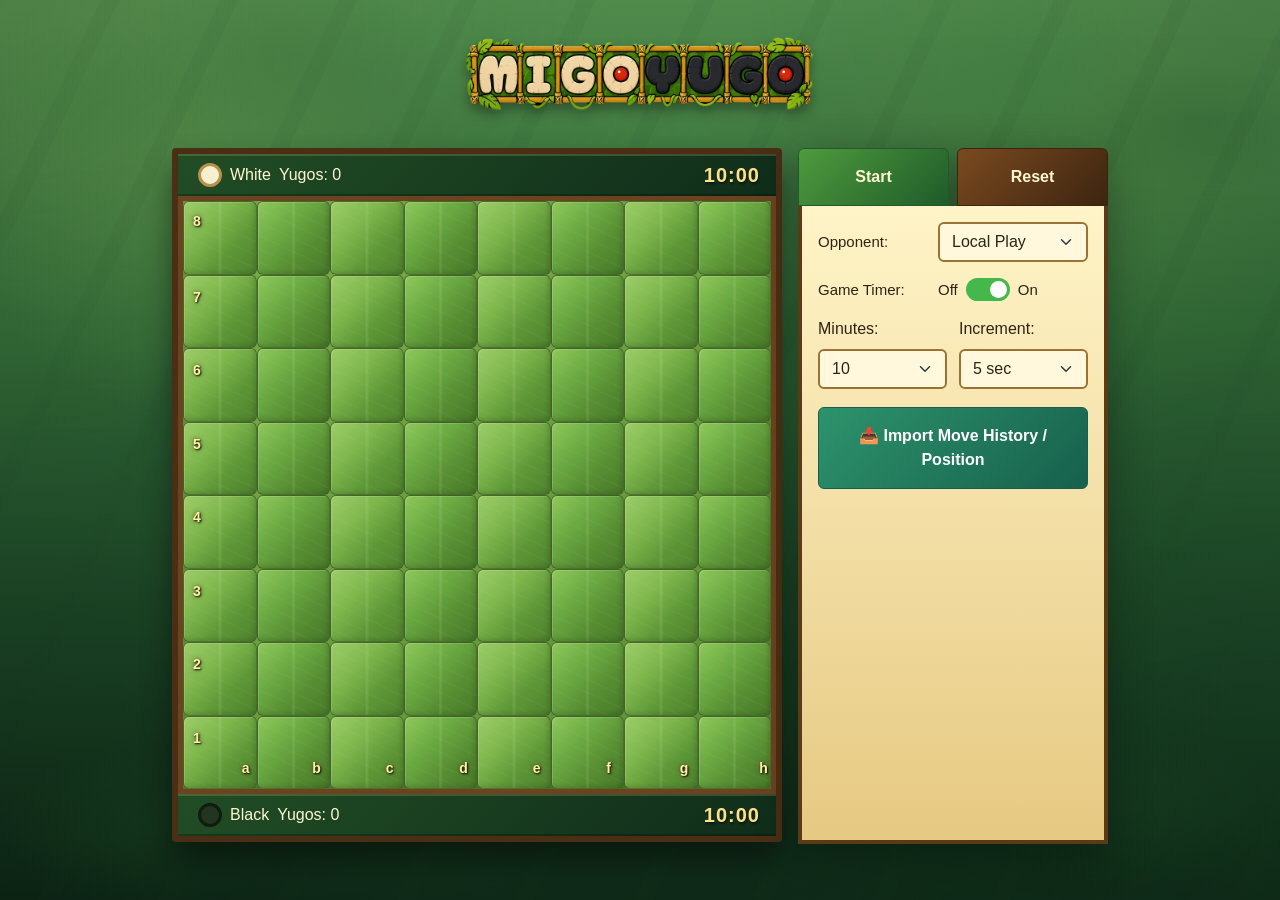
==== index.html @ 2fae3045 "fixed merging issues" ====
<!doctype html>
<html lang="id">
  <head>
    <meta charset="UTF-8" />
    <meta name="viewport" content="width=device-width, initial-scale=1.0" />
    <title>Migoyugo - Strategic Board Game</title>
    <link
      href="https://cdn.jsdelivr.net/npm/bootstrap@5.3.3/dist/css/bootstrap.min.css"
      rel="stylesheet" />
    <link rel="stylesheet" href="css/style.css" />
  </head>
  <body>
    <div class="halaman d-flex vw-100 vh-100">
      <!-- KONTEN UTAMA -->
      <main class="konten flex-grow-1 vh-100 p-3 overflow-hidden">
        <!-- LOGO BESAR -->
        <div class="logo-besar d-flex justify-content-center mb-3">
          <img src="assets/image.png" alt="Migoyugo" />
        </div>

        <div
          class="area-game d-flex justify-content-center align-items-start gap-3">
          <!-- PAPAN GAME -->
          <section class="kotak-game flex-shrink-0 rounded-1 overflow-hidden">
            <div
              class="bar-pemain d-flex align-items-center justify-content-between px-3 text-white">
              <div
                id="info-putih"
                class="d-flex align-items-center gap-2 rounded px-1">
                <div class="bidak putih rounded-circle"></div>
                <span>White</span>
                <span>Yugos: 0</span>
              </div>

              <!-- atur nya disini kalau mau hitung mundur -->
              <div class="waktu-putih fw-bold">10:00</div>
            </div>

            <div class="papan position-relative" id="papanGame">
              <!-- kotak-kotak papan 8x8 -->

              <!-- ANGKA OVERLAY -->
              <span class="angka angka-8">8</span>
              <span class="angka angka-7">7</span>
              <span class="angka angka-6">6</span>
              <span class="angka angka-5">5</span>
              <span class="angka angka-4">4</span>
              <span class="angka angka-3">3</span>
              <span class="angka angka-2">2</span>
              <span class="angka angka-1">1</span>

              <!-- HURUF OVERLAY -->
              <span class="huruf huruf-a">a</span>
              <span class="huruf huruf-b">b</span>
              <span class="huruf huruf-c">c</span>
              <span class="huruf huruf-d">d</span>
              <span class="huruf huruf-e">e</span>
              <span class="huruf huruf-f">f</span>
              <span class="huruf huruf-g">g</span>
              <span class="huruf huruf-h">h</span>
            </div>

            <div
              class="bar-pemain d-flex align-items-center justify-content-between px-3 text-white">
              <div
                id="info-hitam"
                class="d-flex align-items-center gap-2 rounded px-1">
                <div class="bidak hitam rounded-circle"></div>
                <span>Black</span>
                <span>Yugos: 0</span>
              </div>

              <!-- aturnya disini kalau mau hitung mundur -->
              <div class="waktu-hitam fw-bold">10:00</div>
            </div>
          </section>

          <!-- PANEL KANAN -->
          <aside class="panel flex-shrink-0">
            <div class="tombol-atas d-flex gap-2">
              <!-- nanti buat fungsi start game -->
              <button
                id="btnStart"
                class="btn btn-success w-50 py-3 fw-bold fs-6 rounded-top rounded-bottom-0"
                onclick="startGame()">
                Start
              </button>

              <!-- nanti buat fungsi reset game -->
              <button
                class="btn btn-dark w-50 py-3 fw-bold fs-6 rounded-top rounded-bottom-0"
                onclick="resetPapan()">
                Reset
              </button>
            </div>

            <div class="isi-panel bg-white border border-top-0 p-3">
              <div class="d-block" id="config-panel">
                <div class="form-baris mb-3">
                  <label for="pilihanMusuh">Opponent:</label>

                  <select id="pilihanMusuh" class="form-select" onchange="toggleAISettings()">
                    <option>Local Play</option>
                    <option>Artificial Intelligence</option>
                  </select>
                </div>

                <!-- AI SETTINGS: Alpha-Beta Pruning & Depth (hanya tampil jika AI dipilih) -->
                <div id="aiSettingsPanel" class="ai-settings-panel" style="display: none;">
                  <div class="ai-settings-header">
                    <span>⚙️ AI Settings</span>
                  </div>

                  <div class="ai-setting-row">
                    <label>Alpha-Beta Pruning:</label>
                    <div class="timer-control d-flex align-items-center gap-2">
                      <span class="ai-label-off">Off</span>

                      <input type="checkbox" id="toggleAlphaBeta" checked />

                      <label for="toggleAlphaBeta" class="toggle toggle-ab">
                        <span></span>
                      </label>

                      <span class="ai-label-on">On</span>
                    </div>
                  </div>

                  <div class="ai-setting-row">
                    <label for="inputDepth">Search Depth:</label>
                    <div class="depth-control d-flex align-items-center gap-2">
                      <input
                        type="range"
                        id="inputDepth"
                        class="form-range depth-slider"
                        min="1"
                        max="5"
                        value="2"
                        oninput="updateDepthLabel(this.value)"
                      />
                      <span id="depthLabel" class="depth-label">2</span>
                    </div>
                  </div>
                </div>

                <div class="form-baris mb-3">
                  <label>Game Timer:</label>

                  <div class="timer-control d-flex align-items-center gap-2">
                    <span>Off</span>

                    <input type="checkbox" id="cekTimer" checked />

                    <label for="cekTimer" class="toggle">
                      <span></span>
                    </label>

                    <span>On</span>
                  </div>
                </div>

                <div class="timer-setting" id="timerSetting">
                  <div>
                    <label for="menit"
                      class="form-label d-block mb-2">Minutes:</label>

                    <select id="menit" class="form-select">
                      <option value="10">10</option>
                      <option value="15">15</option>
                      <option value="20">20</option>
                    </select>
                  </div>

                  <div>
                    <label for="increment"
                      class="form-label d-block mb-2">Increment:</label>

                    <select id="increment" class="form-select">
                      <option value="5">5 sec</option>
                      <option value="2">2 sec</option>
                      <option value="1">1 sec</option>
                      <option value="0">0 sec</option>
                    </select>
                  </div>
                </div>

                <div class="d-block" id="config-panel">
                  <div class>
                    <button
                      type="button"
                      class="btn btn-info text-white py-3 fw-bold rounded d-flex align-items-center justify-content-center"
                      style="background-color: #0fa7bb; border-color: #0fa7bb"
                      data-bs-toggle="modal"
                      data-bs-target="#importModal">
                      📥 Import Move History / Position
                    </button>
                  </div>
                </div>
              </div>
              <div class="d-none" id="history-panel">
                <div class="header-history d-flex justify-content-between">
                  <span class="fw-bold mb-2">Move History</span>
                </div>
                <div id="history-list" class="history-list mb-2">
                  <textarea
                    class="w-100 border border-secondary-subtle rounded p-2"
                    id="moveHistory"
                    readonly
                    rows="15"
                    style="
                      resize: none;
                      outline: none;
                      background-color: #fcfcfc;
                    "></textarea>
                </div>
                <div class="d-flex justify-content-center gap-4">
                  <button type="button" class="btn btn-primary" id="btnCopy">
                    Copy
                  </button>

                  <button type="button" class="btn btn-primary" id="btnUndo">
                    Undo
                  </button>
                </div>
              </div>
            </div>
          </aside>
        </div>
      </main>
    </div>

    <div class="alert-container">
      <div
        class="alert-copy position-fixed shadow rounded-3 d-flex align-items-center gap-2 p-3"
        id="alertCopy">
        <div
          class="alert-icon rounded-circle d-flex align-items-center justify-content-center"></div>
        <div class="alert-text d-flex flex-column gap-1">
          <strong id="alertJudul">Judul Alert</strong>
          <span id="alertPesan">Pesan Alert</span>
        </div>
      </div>
    </div>

    <script
      src="https://cdn.jsdelivr.net/npm/bootstrap@5.3.3/dist/js/bootstrap.bundle.min.js"></script>
    <script src="js/script.js"></script>
    <script src="js/ai.js"></script>

    <div
      class="modal fade"
      id="resignModal"
      tabindex="-1"
      aria-labelledby="resignModalLabel"
      aria-hidden="true">
      <div class="modal-dialog modal-dialog-centered">
        <div class="modal-content text-center p-3 border-0">
          <div class="modal-body">
            <h2 class="fw-bold mb-4" id="resignModalLabel">
              ⚠️ Confirm Resignation
            </h2>

            <p class="fs-5 mb-4">Are you sure you want to resign this game?</p>
            <p class="fs-5 mb-4">Your opponent will be declared the winner.</p>

            <div class="d-flex justify-content-center gap-4">
              <button
                type="button"
                class="btn btn-danger fs-5 fw-bold"
                id="btnConfirmResign">
                🏳️ Yes, Resign
              </button>

              <button
                type="button"
                class="btn btn-success fs-5 fw-bold"
                data-bs-dismiss="modal">
                ⚔️ Continue Playing
              </button>
            </div>
          </div>
        </div>
      </div>
    </div>

    <div
      class="modal fade"
      id="gameOverModal"
      tabindex="-1"
      aria-labelledby="gameOverModalLabel"
      aria-hidden="true">
      <div class="modal-dialog modal-dialog-centered">
        <div class="modal-content text-center p-3 border-0">
          <div class="modal-body">
            <h2 class="fw-bold" id="gameOverModalLabel">Game Over</h2>

            <p class="fs-5 mb-4">White/Black wins with an Igo!</p>

            <div class="d-flex justify-content-center gap-4">
              <button
                type="button"
                class="btn btn-success fs-5 fw-bold"
                id="btnReviewGame">
                📋 Review Game
              </button>

              <button
                type="button"
                class="btn btn-dark fs-5 fw-bold"
                data-bs-dismiss="modal">
                Close
              </button>
            </div>
          </div>
        </div>
      </div>
    </div>

    <div
      class="modal fade"
      id="importModal"
      tabindex="-1"
      aria-labelledby="importLabel"
      aria-hidden="true">
      <div class="modal-dialog modal-dialog-centered modal-lg">
        <div class="modal-content text-center p-3 border-0">
          <div class="modal-body">
            <h2 class="fw-bold" id="importLabel">
              Import Move History or Position
            </h2>

            <p class="fs-5 mb-4 text-secondary">
              Paste either move history or a position string below. The system
              will automatically detect the format.
            </p>

            <div
              class="bg-light p-3 rounded-3 text-start mb-4 mx-3"
              style="font-size: 14px; font-family: monospace; color: #333">
              <div class="text-center fw-bold mb-2">Move History Format:</div>
              <div class="ps-5 mb-3 text-center">
                1. a1 &nbsp;&nbsp;&nbsp;&nbsp; b2<br />
                2. c3 &nbsp;&nbsp;&nbsp;&nbsp; d4*<br />
                3. e5** &nbsp;&nbsp; b6
              </div>
              <div class="text-center fw-bold mb-1">
                Position String Format (from Test Lab):
              </div>
              <div class="text-center text-muted">
                WM:a1,b2;WY:c3;BM:d4;BY:e5;START:white
              </div>
            </div>

            <div class="px-3 mb-4">
              <textarea
                id="teksInputImport"
                class="form-control p-3 border rounded-3"
                rows="8"
                placeholder="Paste move history or position string here...&#10;&#10;Move history example:&#10;1. a1      b2&#10;2. c3      d4*&#10;3. e5** b6&#10;&#10;Position string example:&#10;WM:a1,b2;WY:c3;BM:d4;BY:e5;START:white"
                style="
                  resize: none;
                  font-family: monospace;
                  font-size: 14px;
                  background-color: #ffffff;
                "></textarea>
            </div>

            <div class="d-flex justify-content-end gap-4">
              <button
                type="button"
                class="btn btn-dark fs-5 fw-bold"
                data-bs-dismiss="modal">
                Cancel
              </button>

              <button
                type="button"
                class="btn btn-success fs-5 fw-bold"
                data-bs-dismiss="modal"
                id="btnImport">
                Import
              </button>
            </div>
          </div>
        </div>
      </div>
    </div>
  </body>
</html>
---- css/style.css ----
/* TEMA UPDATE : JUGLE */

* {
  margin: 0;
  padding: 0;
}

html,
body {
  width: 100%;
  height: 100%;
  overflow: hidden;
}

body {
  background:
    radial-gradient(
      circle at 15% 20%,
      rgba(122, 186, 88, 0.28) 0%,
      transparent 18%
    ),
    radial-gradient(
      circle at 85% 18%,
      rgba(94, 160, 70, 0.24) 0%,
      transparent 20%
    ),
    radial-gradient(
      circle at 30% 75%,
      rgba(52, 112, 48, 0.22) 0%,
      transparent 22%
    ),
    radial-gradient(
      circle at 75% 70%,
      rgba(30, 86, 38, 0.22) 0%,
      transparent 24%
    ),
    linear-gradient(180deg, #4f8f4b 0%, #2f6a35 35%, #1e4d29 65%, #12321d 100%);
  background-attachment: fixed;
  background-size: cover;
  font-family: Arial, Helvetica, sans-serif;
  position: relative;
  overflow: hidden;
}

body::before {
  content: "";
  position: fixed;
  inset: 0;
  pointer-events: none;
  background:
    radial-gradient(ellipse at top left, rgba(0, 0, 0, 0.18), transparent 40%),
    radial-gradient(ellipse at top right, rgba(0, 0, 0, 0.16), transparent 42%),
    radial-gradient(
      ellipse at bottom left,
      rgba(0, 0, 0, 0.22),
      transparent 45%
    ),
    radial-gradient(
      ellipse at bottom right,
      rgba(0, 0, 0, 0.2),
      transparent 45%
    ),
    repeating-linear-gradient(
      115deg,
      transparent 0px,
      transparent 90px,
      rgba(24, 68, 30, 0.08) 92px,
      rgba(24, 68, 30, 0.08) 108px
    );
  z-index: -2;
}

body::after {
  content: "";
  position: fixed;
  inset: 0;
  pointer-events: none;
  background:
    radial-gradient(
      ellipse 180px 90px at 8% 10%,
      rgba(45, 110, 50, 0.28) 0%,
      transparent 70%
    ),
    radial-gradient(
      ellipse 220px 110px at 22% 6%,
      rgba(38, 94, 44, 0.24) 0%,
      transparent 72%
    ),
    radial-gradient(
      ellipse 200px 100px at 80% 8%,
      rgba(51, 120, 58, 0.25) 0%,
      transparent 72%
    ),
    radial-gradient(
      ellipse 180px 90px at 94% 14%,
      rgba(30, 84, 38, 0.26) 0%,
      transparent 70%
    ),
    radial-gradient(
      ellipse 220px 110px at 12% 92%,
      rgba(35, 88, 42, 0.22) 0%,
      transparent 72%
    ),
    radial-gradient(
      ellipse 220px 110px at 88% 90%,
      rgba(33, 82, 40, 0.22) 0%,
      transparent 72%
    );
  z-index: -1;
}

/* ========================= */
/* ===== LAYOUT UTAMA ===== */
/* ========================= */

.konten {
  background:
    linear-gradient(rgba(255, 255, 255, 0.03), rgba(0, 0, 0, 0.08)),
    radial-gradient(
      circle at top left,
      rgba(138, 191, 94, 0.12),
      transparent 32%
    ),
    radial-gradient(
      circle at bottom right,
      rgba(24, 82, 41, 0.16),
      transparent 35%
    );
}

.logo-besar img {
  width: calc(50vh - 100px);
  height: auto;
  filter: drop-shadow(0 6px 6px rgba(0, 0, 0, 0.35));
}

.area-game {
  height: calc(100vh - 94px);
}

/* ========================= */
/* ===== PAPAN GAME ===== */
/* ========================= */

.kotak-game {
  width: calc(90vh - 200px);
  border: 6px solid #4b2f14;
  border-radius: 10px;
  background: linear-gradient(145deg, #7a4e23 0%, #5b3a18 45%, #3f240f 100%);
  cursor: pointer;
  box-shadow:
    0 18px 30px rgba(0, 0, 0, 0.45),
    inset 2px 2px 0 rgba(255, 224, 160, 0.3),
    inset -4px -4px 8px rgba(0, 0, 0, 0.25);
}

.bar-pemain {
  height: 42px;
  background: linear-gradient(135deg, #214d25, #102d1a);
  border-top: 2px solid rgba(255, 224, 145, 0.18);
  border-bottom: 2px solid rgba(0, 0, 0, 0.25);
  color: #fff7d1 !important;
}

.bidak {
  width: 24px;
  height: 24px;
}

.putih,
.bidak.putih {
  background: #f7efd2;
  border: 3px solid #b9914c;
}

.hitam,
.bidak.hitam {
  background: #23351f;
  border: 3px solid #0f1c10;
}

.waktu,
.waktu-putih,
.waktu-hitam {
  font-size: 20px;
  letter-spacing: 1px;
  color: #ffe08a;
  text-shadow: 1px 2px 2px rgba(0, 0, 0, 0.45);
}

/* ========================= */
/* ===== GRID PAPAN ===== */
/* ========================= */

.papan {
  width: 100%;
  aspect-ratio: 1 / 1;
  display: grid;
  grid-template-columns: repeat(8, 1fr);
  grid-template-rows: repeat(8, 1fr);
  position: relative;
  background: linear-gradient(145deg, #7cab49, #5b8f37);
  border: 5px solid #6b431e;
  box-shadow:
    inset 0 8px 16px rgba(255, 255, 255, 0.12),
    inset 0 -12px 20px rgba(0, 0, 0, 0.22),
    inset 0 0 24px rgba(32, 68, 28, 0.35);
}

.kotak {
  position: relative;
  z-index: 1;
  display: flex;
  align-items: center;
  justify-content: center;
  border: 1px solid rgba(56, 90, 33, 0.75);

  background: linear-gradient(
    135deg,
    #9dcd67 0%,
    #7fb74d 35%,
    #5f9837 65%,
    #4e812d 100%
  );

  box-shadow:
    inset 1px 1px 0 rgba(255, 255, 255, 0.16),
    inset -2px -2px 4px rgba(0, 0, 0, 0.12);

  transition: all 0.18s ease;
  overflow: hidden;
  border-radius: 6px;
}

.kotak:nth-child(even) {
  background: linear-gradient(
    135deg,
    #8fc85a 0%,
    #6cab43 35%,
    #588f33 65%,
    #477928 100%
  );
}

.kotak::after {
  content: "";
  position: absolute;
  inset: 0;
  pointer-events: none;
  opacity: 0.3;
  background:
    linear-gradient(
      90deg,
      transparent 0%,
      transparent 47%,
      rgba(235, 255, 210, 0.32) 49%,
      rgba(235, 255, 210, 0.32) 51%,
      transparent 53%,
      transparent 100%
    ),
    repeating-linear-gradient(
      25deg,
      transparent 0px,
      transparent 10px,
      rgba(230, 255, 220, 0.12) 11px,
      rgba(230, 255, 220, 0.12) 12px
    );
}

.kotak:hover {
  transform: translateY(-1px);
  background: linear-gradient(
    135deg,
    #b4df79 0%,
    #8dc457 35%,
    #6ca340 65%,
    #588b31 100%
  );

  box-shadow:
    inset 1px 1px 0 rgba(255, 255, 255, 0.2),
    inset -2px -2px 5px rgba(0, 0, 0, 0.14),
    0 4px 8px rgba(0, 0, 0, 0.12);
}

.kotak.last-move {
  background: radial-gradient(
    circle at center,
    rgba(255, 238, 130, 0.95),
    rgba(118, 171, 61, 0.95)
  ) !important;
  box-shadow:
    inset 0 0 16px rgba(255, 248, 180, 0.9),
    0 0 10px rgba(255, 220, 80, 0.45);
}

.kotak.igo-winner {
  outline: 4px solid #ffd93d !important;
  outline-offset: -4px;
  box-shadow:
    inset 0 0 18px rgba(255, 217, 61, 0.9),
    0 0 12px rgba(255, 217, 61, 0.8);
  z-index: 10;
}

.kotak.illegal-move {
  background: #d63434 !important;
  box-shadow:
    inset 0 0 18px rgba(80, 0, 0, 0.5),
    0 0 10px rgba(214, 52, 52, 0.35);
}

/* ========================= */
/* ===== BIDAK MIGO ===== */
/* ========================= */

.migo {
  width: 76%;
  height: 76%;
  border-radius: 50%;
  position: relative;
  z-index: 5;
  display: flex;
  align-items: center;
  justify-content: center;
  transition: all 0.18s ease;
  box-shadow:
    0 8px 10px rgba(0, 0, 0, 0.38),
    inset 0 2px 4px rgba(255, 255, 255, 0.18),
    inset 0 -6px 8px rgba(0, 0, 0, 0.18);
}

.migo::before {
  content: "";
  position: absolute;
  top: 18%;
  left: 20%;
  width: 34%;
  height: 22%;
  border-radius: 50%;
  background: rgba(255, 255, 255, 0.22);
  filter: blur(1px);
}

.migo::after {
  content: "";
  position: absolute;
  bottom: -6%;
  left: 18%;
  width: 64%;
  height: 18%;
  border-radius: 50%;
  background: rgba(0, 0, 0, 0.18);
  filter: blur(3px);
  z-index: -1;
}

.migo:hover {
  transform: translateY(-3px) scale(1.04);
  box-shadow:
    0 12px 14px rgba(0, 0, 0, 0.42),
    inset 0 2px 5px rgba(255, 255, 255, 0.2),
    inset 0 -6px 10px rgba(0, 0, 0, 0.2);
}

/* Bidak putih seperti batu terang */
.migo-putih {
  border: 3px solid #a98a54;
  background: radial-gradient(
    circle at 30% 28%,
    #fffdf4 0%,
    #f2e6c7 35%,
    #d5bd8f 70%,
    #b79660 100%
  );
}

/* Bidak hitam seperti batu jungle gelap */
.migo-hitam {
  border: 3px solid #141914;
  background: radial-gradient(
    circle at 30% 28%,
    #66745d 0%,
    #384434 32%,
    #1d241c 68%,
    #090c09 100%
  );
}

/* ========================= */
/* ===== SIMBOL YUGO ===== */
/* ========================= */

.yugo {
  position: absolute;
  top: 50%;
  left: 50%;
  z-index: 8;
  transform: translate(-50%, -50%);
  transition: all 0.3s ease;
}

.yugo-putih,
.yugo-hitam {
  background-color: #ff4b2f;
  box-shadow: 0 0 6px rgba(255, 75, 47, 0.8);
}

.yugo-dot {
  width: 12px;
  height: 12px;
  border-radius: 50%;
}

.yugo-oval {
  width: 20px;
  height: 10px;
  border-radius: 50%;
}

.yugo-triangle {
  width: 16px;
  height: 16px;
  clip-path: polygon(50% 0%, 0% 100%, 100% 100%);
  border-radius: 0%;
}

.yugo-square {
  width: 14px;
  height: 14px;
  border-radius: 0%;
}

/* ========================= */
/* ===== ANGKA & HURUF ===== */
/* ========================= */

.angka,
.huruf {
  position: absolute;
  z-index: 20;
  pointer-events: none;
  color: #fff1a8;
  font-size: 14px;
  font-weight: bold;
  padding-right: 0;
  text-shadow:
    1px 1px 2px rgba(0, 0, 0, 0.9),
    0 0 5px rgba(86, 55, 18, 0.9);
}

/* angka kiri */
.angka {
  left: 10px;
}

.angka-8 {
  top: 10px;
}

.angka-7 {
  top: 14.5%;
}

.angka-6 {
  top: 27%;
}

.angka-5 {
  top: 39.5%;
}

.angka-4 {
  top: 52%;
}

.angka-3 {
  top: 64.5%;
}

.angka-2 {
  top: 77%;
}

.angka-1 {
  top: 89.5%;
}

/* huruf bawah */
.huruf {
  bottom: 10px;
}

.huruf-a {
  left: 10%;
}

.huruf-b {
  left: 22%;
}

.huruf-c {
  left: 34.5%;
}

.huruf-d {
  left: 47%;
}

.huruf-e {
  left: 59.5%;
}

.huruf-f {
  left: 72%;
}

.huruf-g {
  left: 84.5%;
}

.huruf-h {
  left: 98%;
}

/* ========================= */
/* ===== PANEL KANAN ===== */
/* ========================= */

.panel {
  width: 310px;
  height: calc(90vh - 120px);
  filter: drop-shadow(0 10px 20px rgba(0, 0, 0, 0.35));
}

.isi-panel {
  height: calc(100% - 52px);
  background: linear-gradient(180deg, #fff4c8, #e6c982) !important;
  border-color: #5b3a18 !important;
  border-width: 4px !important;
  color: #2d2415;
}

.form-baris {
  display: grid;
  grid-template-columns: 120px 1fr;
  align-items: center;
  font-size: 15px;
}

/* ========================= */
/* ===== BUTTON ===== */
/* ========================= */

.tombol-atas .btn-success {
  background: linear-gradient(135deg, #4f9b3d, #1f5b2a);
  border-color: #1f5b2a;
  color: #fff7d1;
}

.tombol-atas .btn-success:hover {
  background: linear-gradient(135deg, #5cad46, #276b31);
  border-color: #276b31;
}

.tombol-atas .btn-dark {
  background: linear-gradient(135deg, #7a4a20, #3d2410);
  border-color: #3d2410;
  color: #fff7d1;
}

.tombol-atas .btn-dark:hover {
  background: linear-gradient(135deg, #8c5829, #4d2c12);
  border-color: #4d2c12;
}

.btn-primary {
  background: #2f7d32;
  border-color: #2f7d32;
}

.btn-primary:hover {
  background: #246426;
  border-color: #246426;
}

.btn-info,
.import {
  background: linear-gradient(135deg, #2d936c, #17604c) !important;
  border-color: #17604c !important;
  color: white !important;
}

.btn-info:hover,
.import:hover {
  background: linear-gradient(135deg, #36a87d, #1d7159) !important;
  border-color: #1d7159 !important;
}

.import {
  width: 100%;
  padding: 14px 8px;
  border: none;
  border-radius: 5px;
  font-weight: bold;
}

/* ========================= */
/* ===== FORM & INPUT ===== */
/* ========================= */

.form-select,
textarea,
.form-control {
  background-color: #fff8dc !important;
  border: 2px solid #9b7134 !important;
  color: #2d2415 !important;
}

.form-select:focus,
textarea:focus,
.form-control:focus {
  border-color: #3f8d37 !important;
  box-shadow: 0 0 0 0.2rem rgba(63, 141, 55, 0.25) !important;
}

textarea {
  resize: none;
}

/* ========================= */
/* ===== TIMER TOGGLE ===== */
/* ========================= */

#cekTimer {
  display: none;
}

.toggle {
  width: 44px;
  height: 23px;
  background: #44b84a;
  border-radius: 20px;
  padding: 3px;
  cursor: pointer;
  transition: 0.25s;
}

.toggle span {
  display: block;
  width: 17px;
  height: 17px;
  background: white;
  border-radius: 50%;
  transform: translateX(21px);
  transition: 0.25s;
}

#cekTimer:not(:checked) + .toggle {
  background: #c84b31;
}

#cekTimer:not(:checked) + .toggle span {
  transform: translateX(0);
}

.timer-setting {
  display: grid;
  grid-template-columns: 1fr 1fr;
  gap: 12px;
  margin-bottom: 18px;
}

/* ===== AI SETTINGS PANEL ===== */
.ai-settings-panel {
  background: #fcf6f0;
  border: 2px solid #e8e0d0;
  border-radius: 8px;
  padding: 10px 12px;
  margin-bottom: 14px;
  animation: slideDown 0.3s ease;
}

@keyframes slideDown {
  from {
    opacity: 0;
    transform: translateY(-10px);
  }
  to {
    opacity: 1;
    transform: translateY(0);
  }
}

.ai-settings-header {
  font-size: 13px;
  font-weight: 700;
  color: #26384b;
  margin-bottom: 10px;
  padding-bottom: 6px;
  border-bottom: 1px solid #d0dce8;
}

.ai-setting-row {
  display: grid;
  grid-template-columns: 120px 1fr;
  align-items: center;
  font-size: 13px;
  margin-bottom: 8px;
}

.ai-setting-row:last-child {
  margin-bottom: 0;
}

.ai-setting-row label {
  font-weight: 500;
  color: #3a4f63;
}

.ai-label-off,
.ai-label-on {
  font-size: 12px;
  font-weight: 600;
  color: #607080;
}

/* Alpha-Beta toggle — reuse .toggle pattern */
#toggleAlphaBeta {
  display: none;
}

.toggle-ab {
  width: 44px;
  height: 23px;
  background: #28e761;
  border-radius: 20px;
  padding: 3px;
  cursor: pointer;
  transition: 0.25s;
}

.toggle-ab span {
  display: block;
  width: 17px;
  height: 17px;
  background: white;
  border-radius: 50%;
  transform: translateX(21px);
  transition: 0.25s;
}

#toggleAlphaBeta:not(:checked) + .toggle-ab {
  background: #ff4b4b;
}

#toggleAlphaBeta:not(:checked) + .toggle-ab span {
  transform: translateX(0);
}

/* Depth slider */
.depth-control {
  width: 100%;
}

.depth-slider {
  flex: 1;
  accent-color: #26384b;
}

.depth-label {
  display: inline-flex;
  align-items: center;
  justify-content: center;
  min-width: 28px;
  height: 28px;
  background: #26384b;
  color: #fff;
  font-weight: 700;
  font-size: 13px;
  border-radius: 6px;
}

/* ===== IMPORT BUTTON ===== */
.import {
  width: 100%;
  padding: 14px 8px;
  background: #0fa7bb;
  color: white;
  border: none;
  border-radius: 5px;
  font-weight: bold;
}

/* ========================= */
/* ===== MODAL BOOTSTRAP ===== */
/* ========================= */

.modal-content {
  background: linear-gradient(180deg, #fff2bd, #dfbd70);
  border: 5px solid #5b3a18 !important;
  color: #2d2415;
  box-shadow: 0 14px 35px rgba(0, 0, 0, 0.45);
}

.modal-content .btn-success {
  background: linear-gradient(135deg, #4f9b3d, #1f5b2a);
  border-color: #1f5b2a;
}

.modal-content .btn-danger {
  background: linear-gradient(135deg, #d94a36, #8f231c);
  border-color: #8f231c;
}

.modal-content .btn-dark {
  background: linear-gradient(135deg, #7a4a20, #3d2410);
  border-color: #3d2410;
}

/* ========================= */
/* ===== MODAL OVERLAY CUSTOM ===== */
/* Tetap dipertahankan kalau JS lama masih pakai */
/* ========================= */

.overlay {
  display: none;
  position: fixed;
  inset: 0;
  background: rgba(0, 0, 0, 0.45);
  align-items: center;
  justify-content: center;
  z-index: 20;
}

.overlay.aktif {
  display: flex;
}

.merah {
  color: #d63434;
}

/* ========================= */
/* ===== PAPAN KECIL ===== */
/* Dipakai jika ada preview/import/review */
/* ========================= */

.papan-kecil {
  width: 290px;
  height: 290px;
  margin: 0 auto 22px;
  display: grid;
  grid-template-columns: repeat(8, 1fr);
  background: #85b957;
  border: 4px solid #5b3a18;
  border-radius: 5px;
  box-shadow: inset 0 0 14px rgba(32, 68, 28, 0.35);
}

.papan-kecil div {
  border: 1px solid rgba(75, 91, 36, 0.7);
  position: relative;
  background: linear-gradient(135deg, #a3c96b, #6fa344);
}

.piece::after {
  content: "";
  width: 25px;
  height: 25px;
  border-radius: 50%;
  position: absolute;
  top: 50%;
  left: 50%;
  transform: translate(-50%, -50%);
}

.putih-piece::after {
  background: #efe3bd;
  border: 3px solid #a77b3b;
  box-shadow: 0 3px 5px rgba(0, 0, 0, 0.35);
}

.hitam-piece::after {
  background: #1d2d1b;
  border: 3px solid #0d190e;
  box-shadow: 0 3px 5px rgba(0, 0, 0, 0.35);
}

/* ========================= */
/* ===== CUSTOM ALERT ===== */
/* ========================= */

.alert-copy {
  top: 24px;
  right: 24px;
  width: 310px;
  background: #fff4c8;
  border-left: 6px solid #3f8d37;
  z-index: 999;
  opacity: 0;
  transform: translateX(40px);
  pointer-events: none;
  transition: 0.3s ease;
}

.alert-copy.muncul {
  opacity: 1;
  transform: translateX(0);
}

.alert-icon {
  width: 38px;
  height: 38px;
  background: #dff3c8;
  color: #2f7d32;
}

.alert-text strong {
  color: #2d2415;
  font-size: 15px;
}

.alert-text span {
  color: #5f4b2b;
  font-size: 13px;
}

/* ========================= */
/* ===== RESPONSIVE KECIL ===== */
/* ========================= */

@media (max-height: 720px) {
  .logo-besar img {
    width: calc(45vh - 100px);
  }

  .kotak-game {
    width: calc(88vh - 190px);
  }

  .panel {
    height: calc(90vh - 115px);
  }
}
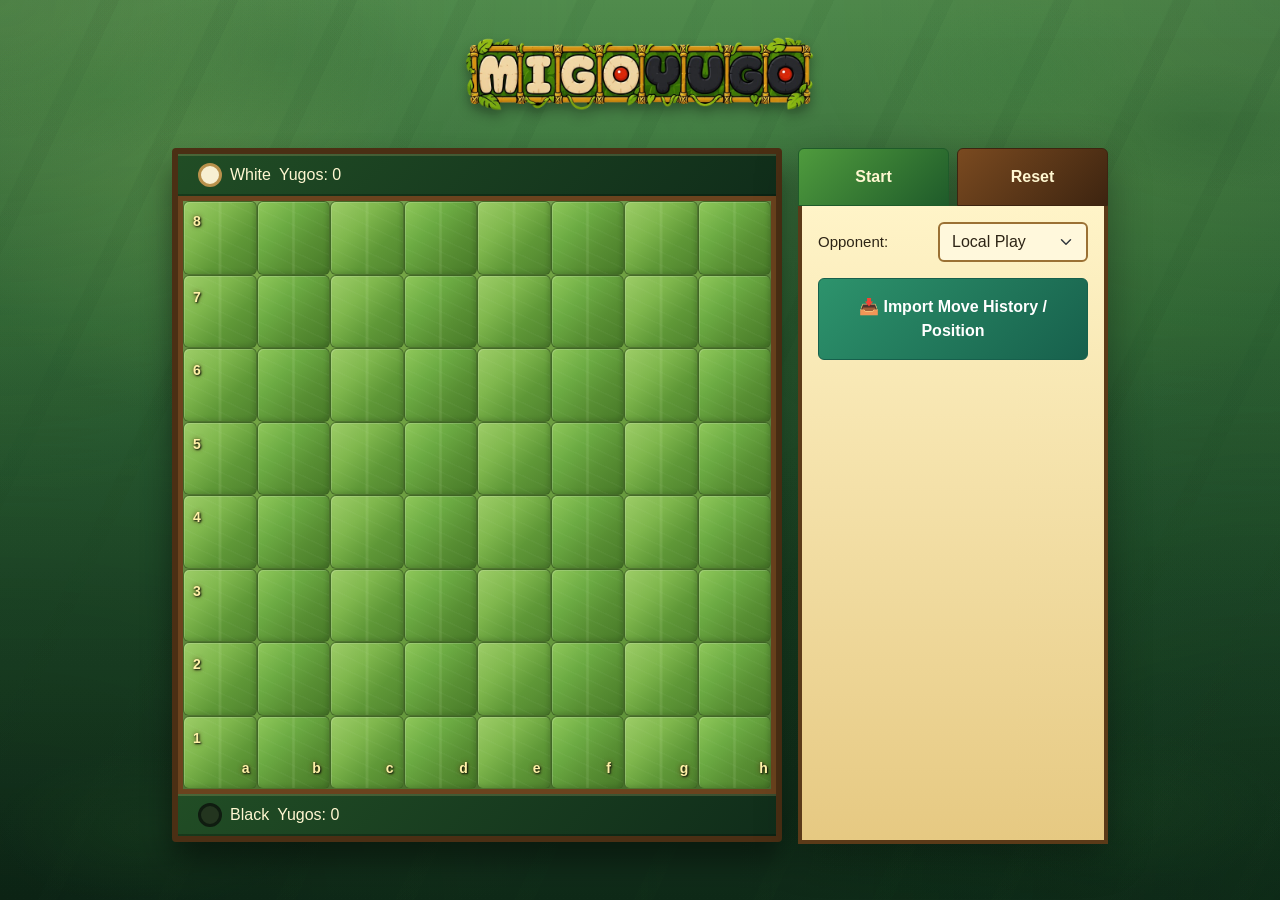
==== commit ef5823b9: "Update depth dan timer" ====
--- a/index.html
+++ b/index.html
@@ -99,14 +99,31 @@
                 <div class="form-baris mb-3">
                   <label for="pilihanMusuh">Opponent:</label>
 
-                  <select id="pilihanMusuh" class="form-select" onchange="toggleAISettings()">
+                  <select
+                    id="pilihanMusuh"
+                    class="form-select"
+                    onchange="toggleAISettings()">
                     <option>Local Play</option>
                     <option>Artificial Intelligence</option>
                   </select>
                 </div>
 
+                <div
+                  class="form-baris mb-3"
+                  id="panelFirstMove"
+                  style="display: none">
+                  <label for="pilihanGiliran">First Move:</label>
+                  <select id="pilihanGiliran" class="form-select">
+                    <option value="user">User First (White)</option>
+                    <option value="ai">AI First (White)</option>
+                  </select>
+                </div>
+
                 <!-- AI SETTINGS: Alpha-Beta Pruning & Depth (hanya tampil jika AI dipilih) -->
-                <div id="aiSettingsPanel" class="ai-settings-panel" style="display: none;">
+                <div
+                  id="aiSettingsPanel"
+                  class="ai-settings-panel"
+                  style="display: none">
                   <div class="ai-settings-header">
                     <span>⚙️ AI Settings</span>
                   </div>
@@ -126,8 +143,8 @@
                     </div>
                   </div>
 
-                  <div class="ai-setting-row">
-                    <label for="inputDepth">Search Depth:</label>
+                  <div class="ai-setting-row" style="display: none;"> <label
+                      for="inputDepth">Search Depth:</label>
                     <div class="depth-control d-flex align-items-center gap-2">
                       <input
                         type="range"
@@ -135,21 +152,18 @@
                         class="form-range depth-slider"
                         min="1"
                         max="5"
-                        value="2"
-                        oninput="updateDepthLabel(this.value)"
-                      />
-                      <span id="depthLabel" class="depth-label">2</span>
-                    </div>
-                  </div>
-                </div>
-
-                <div class="form-baris mb-3">
+                        value="4" oninput="updateDepthLabel(this.value)" />
+                      <span id="depthLabel" class="depth-label">4</span> </div>
+                  </div>
+                </div>
+
+                <div class="form-baris mb-3" style="display: none;">
                   <label>Game Timer:</label>
 
                   <div class="timer-control d-flex align-items-center gap-2">
                     <span>Off</span>
 
-                    <input type="checkbox" id="cekTimer" checked />
+                    <input type="checkbox" id="cekTimer" disabled />
 
                     <label for="cekTimer" class="toggle">
                       <span></span>
@@ -185,7 +199,7 @@
                 </div>
 
                 <div class="d-block" id="config-panel">
-                  <div class>
+                  <div>
                     <button
                       type="button"
                       class="btn btn-info text-white py-3 fw-bold rounded d-flex align-items-center justify-content-center"
@@ -244,8 +258,16 @@
 
     <script
       src="https://cdn.jsdelivr.net/npm/bootstrap@5.3.3/dist/js/bootstrap.bundle.min.js"></script>
-    <script src="js/script.js"></script>
-    <script src="js/ai.js"></script>
+    <script src="js/config.js"></script>
+    <script src="js/constants.js"></script>
+
+    <script src="js/ui.js"></script>
+    <script src="js/logic.js"></script>
+
+    <script src="js/ai/evaluate.js"></script>
+    <script src="js/ai/minimax.js"></script>
+
+    <script src="js/main.js"></script>
 
     <div
       class="modal fade"
